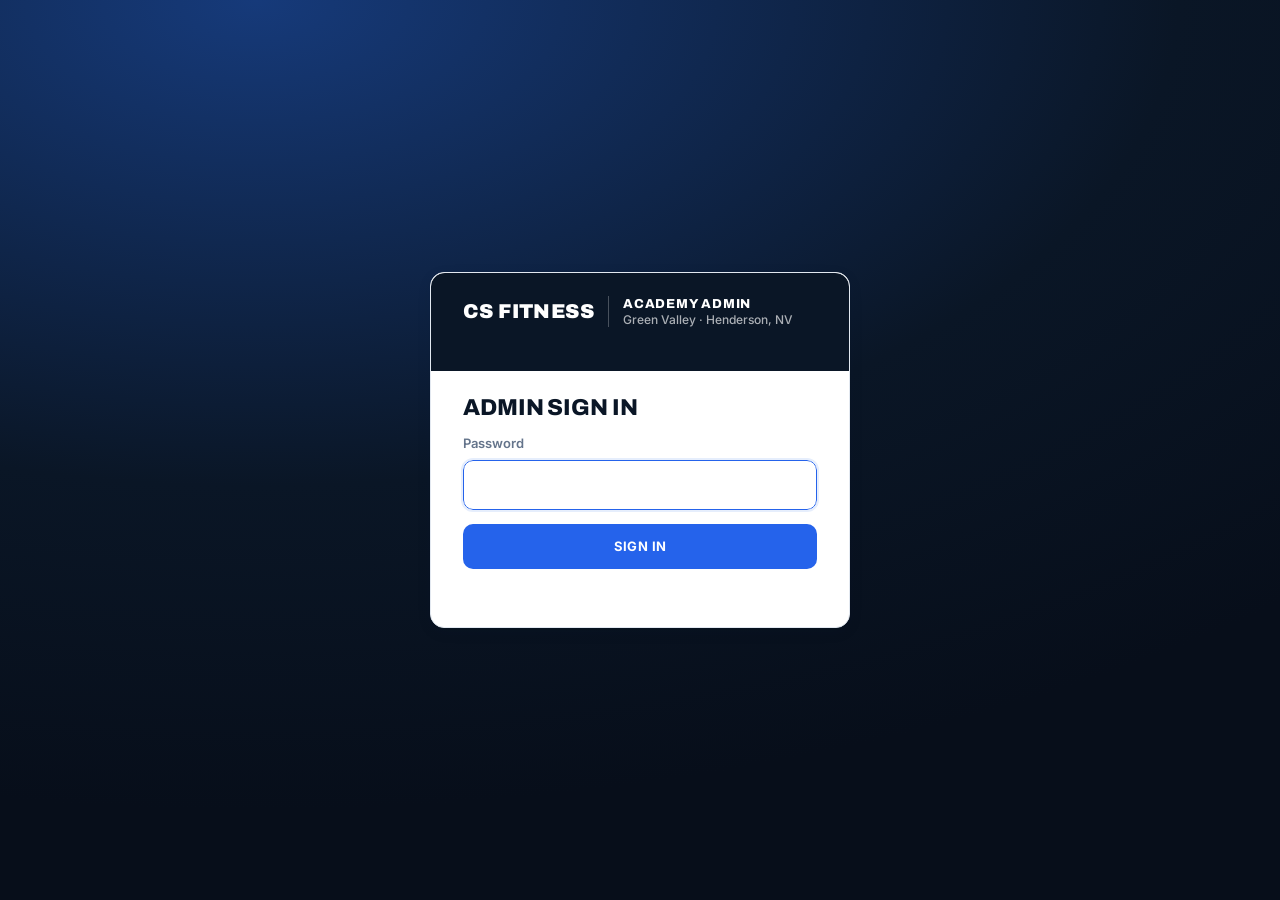
==== admin.html @ acadecd8 "CS FITNESS Coach Academy – first version Co-Authored-By: Claude Opus 5.5 <noreply@anthropic.com> Cla" ====
<!DOCTYPE html>
<html lang="en">
<head>
<meta charset="utf-8">
<meta name="viewport" content="width=device-width, initial-scale=1">
<meta name="robots" content="noindex">
<title>Admin · EMS Trainer Academy</title>
<link rel="preconnect" href="https://fonts.googleapis.com">
<link rel="stylesheet" href="https://fonts.googleapis.com/css2?family=Archivo:wght@700;800;900&family=Inter:wght@400;500;600;700&display=swap">
<link rel="stylesheet" href="style.css">
</head>
<body>
<div id="app"></div>
<script src="config.js"></script>
<script src="api.js"></script>
<script src="course.js"></script>
<script src="admin.js"></script>
</body>
</html>
---- style.css ----
:root{
  --blue:#2563eb; --blue-d:#1d4ed8; --blue-l:#e6eefc; --ink:#0a1626; --navy:#0a1626; --sky:#7cc4f8; --gold:#fbbc05; --muted:#64748b; --line:#e2e8f0;
  --bg:#f5f8fc; --card:#fff; --ok:#14935b; --ok-l:#e3f5ec; --warn:#c77a00; --warn-l:#fff4df; --bad:#c62f3a; --bad-l:#fde9ea;
  --silver:#c9ced8; --radius:14px; --shadow:0 1px 2px rgba(20,26,46,.06),0 4px 16px rgba(20,26,46,.06);
}
*{box-sizing:border-box}
html,body{margin:0;background:var(--bg);color:#334155;font:16px/1.6 Inter,system-ui,"Segoe UI",Arial,sans-serif}
h1,h2,h3{line-height:1.15;margin:0 0 .5em;color:var(--ink)}
h1,h2{font-family:Archivo,"Arial Black",Arial,sans-serif;text-transform:uppercase;font-weight:800}
h1{font-size:30px;letter-spacing:-.01em}h2{font-size:23px;letter-spacing:-.005em}h3{font-size:17px;font-weight:700}
p{margin:0 0 1em}
a{color:var(--blue)}
button{font:inherit;cursor:pointer}
.hidden{display:none!important}

/* top bar */
.topbar{position:sticky;top:0;z-index:10;background:rgba(10,22,38,.97);display:flex;align-items:center;gap:14px;padding:12px 24px;color:#fff}
.brand{display:flex;align-items:center;gap:14px}
.brand-logo{height:30px;width:auto;display:block}
.brand-text{font-family:Archivo,"Arial Black",sans-serif;font-weight:900;font-size:20px;color:#fff;letter-spacing:.02em}
.brand-sub{border-left:1px solid rgba(255,255,255,.25);padding-left:14px;font-family:Archivo,sans-serif;font-weight:800;text-transform:uppercase;font-size:13px;letter-spacing:.06em;color:#fff;line-height:1.25}
.brand-sub small{display:block;font-family:Inter,sans-serif;font-weight:500;text-transform:none;letter-spacing:0;color:rgba(255,255,255,.66);font-size:12px}
.topbar .spacer{flex:1}
.topbar .who{color:rgba(255,255,255,.72);font-size:14px}
.topbar .btn.ghost{background:transparent;color:#fff;border-color:rgba(255,255,255,.25)}
.topbar .btn.ghost:hover{border-color:rgba(255,255,255,.6)}
.login-brand{background:var(--navy);margin:-32px -32px 24px;padding:22px 32px;border-radius:14px 14px 0 0}

.wrap{max-width:1040px;margin:0 auto;padding:28px 24px 64px}

/* buttons */
.btn{display:inline-flex;align-items:center;justify-content:center;gap:8px;border:1px solid transparent;border-radius:10px;padding:11px 20px;font-weight:700;font-size:13px;text-transform:uppercase;letter-spacing:.03em;transition:.15s;background:var(--blue);color:#fff}
.btn:hover{background:var(--blue-d)}
.btn:disabled{opacity:.45;cursor:not-allowed}
.btn.ghost{background:#fff;color:var(--ink);border-color:var(--line)}
.btn.ghost:hover{border-color:#c5cad6}
.btn.danger{background:#fff;color:var(--bad);border-color:#f0c6ca}
.btn.ok{background:var(--ok)}
.btn.sm{padding:6px 12px;font-size:13px;border-radius:8px}
.btn.rec{background:var(--bad)}

/* cards */
.card{background:var(--card);border:1px solid var(--line);border-radius:var(--radius);box-shadow:var(--shadow);padding:22px}
.grid{display:grid;gap:16px}
.grid.cols{grid-template-columns:repeat(auto-fill,minmax(300px,1fr))}

/* login */
.login{min-height:100vh;display:grid;place-items:center;padding:24px;background:radial-gradient(120% 90% at 20% 0%,#163a7a 0%,#0a1626 60%,#070e1a 100%)}
.login .card{overflow:hidden}
.login .card{width:100%;max-width:420px;padding:32px}
.login .brand{margin-bottom:22px}
.field{display:block;margin-bottom:14px}
.field span{display:block;font-size:13px;font-weight:600;color:var(--muted);margin-bottom:6px}
input[type=text],input[type=password],input[type=number],textarea{width:100%;border:1px solid #cfd4df;border-radius:10px;padding:11px 13px;font:inherit;background:#fff;color:var(--ink)}
input:focus,textarea:focus{outline:2px solid var(--blue-l);border-color:var(--blue)}
.code-input{font-size:22px!important;letter-spacing:.12em;text-transform:uppercase;text-align:center;font-weight:700}
.err{color:var(--bad);font-size:14px;min-height:20px;margin:6px 0 0}
.fine{font-size:13px;color:var(--muted)}

/* dashboard */
.hero{display:flex;gap:24px;align-items:center;margin-bottom:24px}
.ring{--p:0;width:96px;height:96px;border-radius:50%;background:conic-gradient(var(--blue) calc(var(--p)*1%),#dfe4f2 0);display:grid;place-items:center;flex:none}
.ring b{width:76px;height:76px;border-radius:50%;background:var(--bg);display:grid;place-items:center;font-size:20px}
.mod{display:flex;flex-direction:column;gap:10px;cursor:pointer;transition:.15s;position:relative}
.mod:hover{transform:translateY(-2px);border-color:#c8d1ee}
.mod.locked{cursor:not-allowed;opacity:.55}.mod.locked:hover{transform:none;border-color:var(--line)}
.mod .ic{width:42px;height:42px;border-radius:11px;background:var(--blue-l);color:var(--blue);display:grid;place-items:center}
.mod h3{font-family:Archivo,sans-serif;text-transform:uppercase;font-weight:800;font-size:18px}
.mod .num{font-size:12px;font-weight:700;color:var(--muted);text-transform:uppercase;letter-spacing:.06em}
.mod p{color:var(--muted);font-size:14px;margin:0}
.bar{height:6px;border-radius:9px;background:#e6e9f1;overflow:hidden}
.bar i{display:block;height:100%;background:var(--blue);border-radius:9px;transition:width .4s}
.pill{display:inline-flex;align-items:center;gap:6px;font-size:12px;font-weight:700;padding:3px 9px;border-radius:99px;background:#eef0f5;color:var(--muted)}
.pill.ok{background:var(--ok-l);color:var(--ok)}.pill.warn{background:var(--warn-l);color:var(--warn)}.pill.bad{background:var(--bad-l);color:var(--bad)}.pill.blue{background:var(--blue-l);color:var(--blue)}

/* module layout */
.back{display:inline-flex;align-items:center;gap:6px;color:var(--muted);text-decoration:none;font-size:14px;font-weight:600;margin-bottom:16px;background:none;border:0;padding:0}
.back:hover{color:var(--ink)}
.layout{display:grid;grid-template-columns:260px 1fr;gap:24px;align-items:start}
.side{position:sticky;top:84px;padding:10px}
.side button{display:flex;width:100%;align-items:center;gap:10px;text-align:left;border:0;background:none;padding:10px 12px;border-radius:9px;font-size:14px;color:var(--ink)}
.side button:hover{background:#f1f3f8}
.side button.on{background:var(--blue-l);color:var(--blue);font-weight:600}
.side .dot{width:20px;height:20px;border-radius:50%;border:2px solid #c9cfdc;flex:none;display:grid;place-items:center}
.side .dot.done{background:var(--ok);border-color:var(--ok);color:#fff}
.lesson{font-size:16.5px}
.lesson ul{padding-left:20px;margin:0 0 1em}.lesson li{margin:.35em 0}
.note{background:var(--blue-l);border-left:4px solid var(--blue);padding:12px 16px;border-radius:8px;margin:1em 0;font-size:15px}
ul.checklist{list-style:none;padding:0}
ul.checklist li{padding:10px 12px 10px 40px;border:1px solid var(--line);border-radius:10px;margin:8px 0;position:relative;cursor:pointer;user-select:none;background:#fff}
ul.checklist li::before{content:"";position:absolute;left:12px;top:12px;width:18px;height:18px;border-radius:5px;border:2px solid #c3c9d6}
ul.checklist li.ticked{background:var(--ok-l);border-color:#bfe6d1}
ul.checklist li.ticked::before{background:var(--ok);border-color:var(--ok)}
ul.checklist li.ticked::after{content:"";position:absolute;left:18px;top:14px;width:5px;height:10px;border:solid #fff;border-width:0 2px 2px 0;transform:rotate(45deg)}
.actions{display:flex;gap:10px;justify-content:flex-end;margin-top:22px;flex-wrap:wrap}

/* quiz */
.q-opt{display:block;width:100%;text-align:left;border:1.5px solid var(--line);background:#fff;padding:13px 16px;border-radius:11px;margin:9px 0;font-size:15.5px;color:var(--ink)}
.q-opt:hover{border-color:#b9c3e3}
.q-opt.sel{border-color:var(--blue);background:var(--blue-l)}
.q-res{border:1px solid var(--line);border-radius:11px;padding:12px 14px;margin:10px 0}
.q-res.ok{border-color:#bfe6d1;background:var(--ok-l)}.q-res.bad{border-color:#f1c6ca;background:var(--bad-l)}
.score{font-size:44px;font-weight:800;letter-spacing:-.03em}

/* video player */
.player{border-radius:14px;overflow:hidden;background:#0a1626;color:#fff}
.stage{position:relative;aspect-ratio:16/9;background:radial-gradient(120% 120% at 30% 20%,#1d4ed8 0%,#0f2a5e 55%,#0a1626 100%)}
.stage svg{position:absolute;inset:0;width:100%;height:100%}
.stage video{position:absolute;inset:0;width:100%;height:100%;background:#000}
.caption{padding:14px 18px 6px;min-height:72px}
.caption b{display:block;font-size:13px;color:var(--sky);font-family:Archivo,sans-serif;text-transform:uppercase;letter-spacing:.08em;margin-bottom:2px}
.controls{display:flex;align-items:center;gap:12px;padding:8px 18px 16px}
.controls button{background:rgba(255,255,255,.12);color:#fff;border:0;border-radius:9px;width:40px;height:36px;display:grid;place-items:center}
.controls button:hover{background:rgba(255,255,255,.22)}
.track{flex:1;height:6px;background:rgba(255,255,255,.18);border-radius:9px;overflow:hidden}
.track i{display:block;height:100%;background:var(--sky);width:0}
.time{font-size:13px;color:#b9c4ea;font-variant-numeric:tabular-nums;min-width:84px;text-align:right}
.paused *{animation-play-state:paused!important}

/* answers */
.answer{margin-top:18px}
.memo{display:flex;align-items:center;gap:12px;flex-wrap:wrap;margin:10px 0}
.memo audio{height:36px}
.recdot{width:10px;height:10px;border-radius:50%;background:var(--bad);animation:blink 1s infinite}
@keyframes blink{50%{opacity:.2}}

/* done screen */
.donescreen{min-height:100vh;display:grid;place-items:center;padding:24px;text-align:center}
.donescreen .card{max-width:520px;padding:40px}
.badge{width:84px;height:84px;border-radius:50%;background:var(--ok-l);color:var(--ok);display:grid;place-items:center;margin:0 auto 18px}

/* admin */
table{width:100%;border-collapse:collapse;font-size:14px}
th{text-align:left;color:var(--muted);font-weight:600;font-size:12px;text-transform:uppercase;letter-spacing:.05em;padding:10px 12px;border-bottom:1px solid var(--line)}
td{padding:12px;border-bottom:1px solid var(--line);vertical-align:middle}
tr.click{cursor:pointer}tr.click:hover td{background:#f8f9fc}
.code{font-family:ui-monospace,SFMono-Regular,Menlo,monospace;font-weight:700;letter-spacing:.06em;background:#f1f3f8;padding:3px 8px;border-radius:6px}
.stats{display:grid;grid-template-columns:repeat(4,1fr);gap:14px;margin-bottom:20px}
.stat b{display:block;font-size:28px;letter-spacing:-.02em}
.stat span{color:var(--muted);font-size:13px}
.resp{border:1px solid var(--line);border-radius:12px;padding:16px;margin:12px 0;background:#fff}
.resp blockquote{margin:10px 0;padding:10px 14px;background:#f6f7fb;border-radius:8px;white-space:pre-wrap}
.kp{font-size:13px;color:var(--muted);padding-left:18px;margin:6px 0 10px}
.toast{position:fixed;bottom:22px;left:50%;transform:translateX(-50%);background:var(--ink);color:#fff;padding:11px 18px;border-radius:10px;font-size:14px;z-index:50;box-shadow:var(--shadow)}
.modal{position:fixed;inset:0;background:rgba(10,15,35,.45);display:grid;place-items:center;z-index:40;padding:20px}
.modal .card{max-width:440px;width:100%}

@media (max-width:780px){
  .brand-sub small{display:none}.brand-logo{height:24px}
  .layout{grid-template-columns:1fr}.side{position:static}
  .stats{grid-template-columns:repeat(2,1fr)}
  .hero{flex-direction:column;align-items:flex-start}
  .wrap{padding:20px 16px 48px}.topbar{padding:10px 16px}
  .hide-sm{display:none}
}
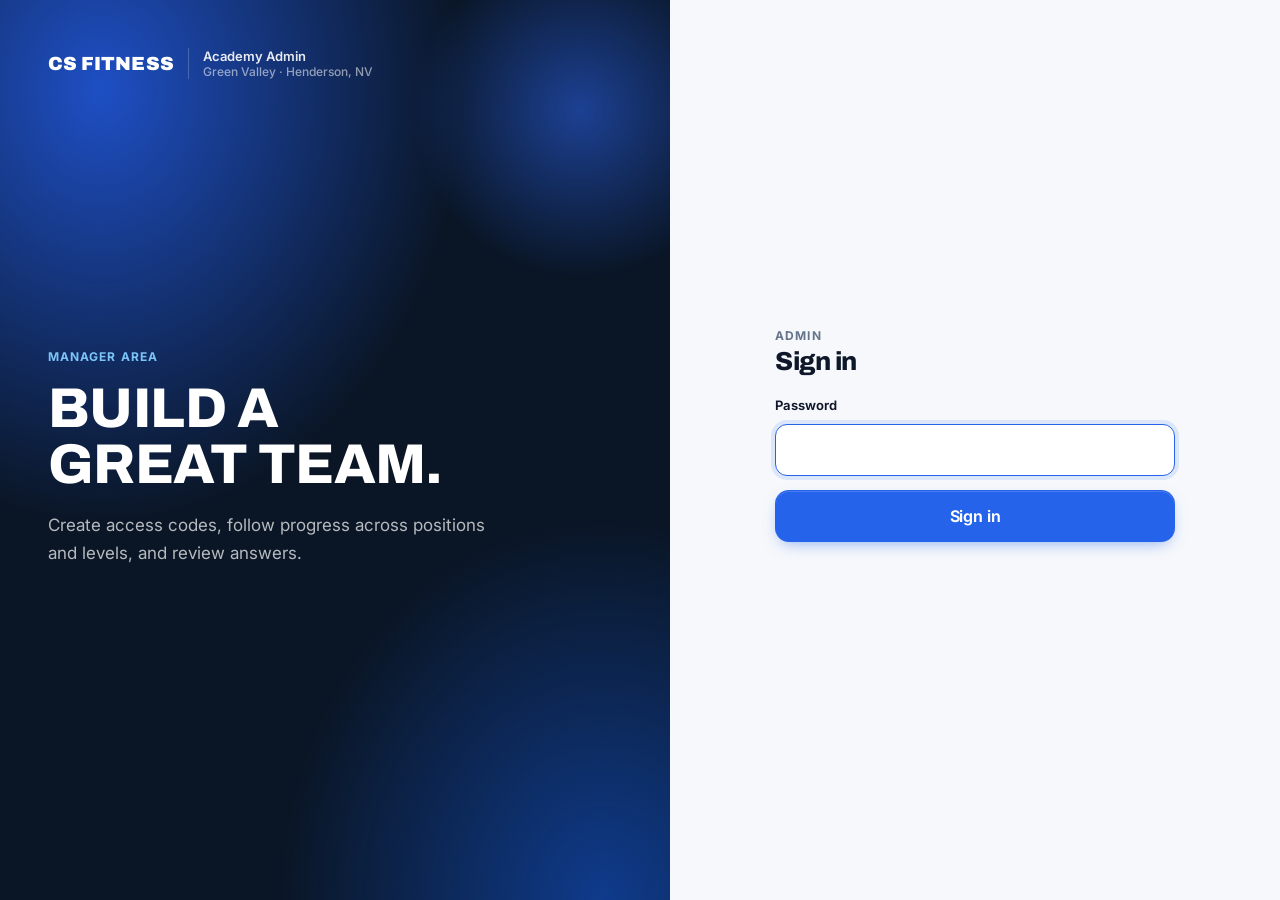
==== commit 5ba41aee: "Academy v2: positions, 3 levels, per-course codes, keyword grading, new design and animations Co-Aut" ====
--- a/admin.html
+++ b/admin.html
@@ -4,7 +4,7 @@
 <meta charset="utf-8">
 <meta name="viewport" content="width=device-width, initial-scale=1">
 <meta name="robots" content="noindex">
-<title>Admin · EMS Trainer Academy</title>
+<title>Admin · CS FITNESS Academy</title>
 <link rel="preconnect" href="https://fonts.googleapis.com">
 <link rel="stylesheet" href="https://fonts.googleapis.com/css2?family=Archivo:wght@700;800;900&family=Inter:wght@400;500;600;700&display=swap">
 <link rel="stylesheet" href="style.css">
@@ -13,7 +13,7 @@
 <div id="app"></div>
 <script src="config.js"></script>
 <script src="api.js"></script>
-<script src="course.js"></script>
+<script src="catalog.js"></script>
 <script src="admin.js"></script>
 </body>
 </html>
--- a/style.css
+++ b/style.css
@@ -1,155 +1,294 @@
+/* CS FITNESS Academy v2 – design system */
 :root{
-  --blue:#2563eb; --blue-d:#1d4ed8; --blue-l:#e6eefc; --ink:#0a1626; --navy:#0a1626; --sky:#7cc4f8; --gold:#fbbc05; --muted:#64748b; --line:#e2e8f0;
-  --bg:#f5f8fc; --card:#fff; --ok:#14935b; --ok-l:#e3f5ec; --warn:#c77a00; --warn-l:#fff4df; --bad:#c62f3a; --bad-l:#fde9ea;
-  --silver:#c9ced8; --radius:14px; --shadow:0 1px 2px rgba(20,26,46,.06),0 4px 16px rgba(20,26,46,.06);
+  --navy:#0a1626; --navy-2:#13213a; --ink:#0f172a; --text:#334155; --muted:#64748b; --faint:#94a3b8;
+  --line:#e7ecf3; --line-2:#d9e1ec; --bg:#f6f8fb; --card:#fff;
+  --blue:#2563eb; --blue-2:#1d4ed8; --blue-soft:#eef3ff; --sky:#7cc4f8; --gold:#fbbc05; --gold-soft:#fff6db;
+  --ok:#0f9d63; --ok-soft:#e7f7ef; --warn:#b76e00; --warn-soft:#fff3dc; --bad:#d23a46; --bad-soft:#fdecee;
+  --r:16px; --r-sm:10px;
+  --sh-1:0 1px 2px rgba(15,23,42,.05),0 1px 1px rgba(15,23,42,.03);
+  --sh-2:0 2px 4px rgba(15,23,42,.04),0 12px 32px -12px rgba(15,23,42,.14);
+  --sh-3:0 24px 60px -20px rgba(10,22,38,.35);
+  --ease:cubic-bezier(.2,.8,.2,1);
+  --display:Archivo,"Arial Black",Inter,sans-serif;
 }
 *{box-sizing:border-box}
-html,body{margin:0;background:var(--bg);color:#334155;font:16px/1.6 Inter,system-ui,"Segoe UI",Arial,sans-serif}
-h1,h2,h3{line-height:1.15;margin:0 0 .5em;color:var(--ink)}
-h1,h2{font-family:Archivo,"Arial Black",Arial,sans-serif;text-transform:uppercase;font-weight:800}
-h1{font-size:30px;letter-spacing:-.01em}h2{font-size:23px;letter-spacing:-.005em}h3{font-size:17px;font-weight:700}
+html{-webkit-text-size-adjust:100%}
+html,body{margin:0;background:var(--bg);color:var(--text);font:16px/1.65 Inter,system-ui,-apple-system,"Segoe UI",Arial,sans-serif;-webkit-font-smoothing:antialiased}
+h1,h2,h3,h4{color:var(--ink);line-height:1.2;margin:0 0 .45em;letter-spacing:-.02em}
+h1{font-family:var(--display);font-weight:800;font-size:clamp(26px,3.4vw,36px)}
+h2{font-family:var(--display);font-weight:800;font-size:clamp(21px,2.4vw,26px)}
+h3{font-size:17px;font-weight:700;letter-spacing:-.01em}
 p{margin:0 0 1em}
 a{color:var(--blue)}
-button{font:inherit;cursor:pointer}
+button{font:inherit;cursor:pointer;color:inherit}
 .hidden{display:none!important}
-
-/* top bar */
-.topbar{position:sticky;top:0;z-index:10;background:rgba(10,22,38,.97);display:flex;align-items:center;gap:14px;padding:12px 24px;color:#fff}
-.brand{display:flex;align-items:center;gap:14px}
-.brand-logo{height:30px;width:auto;display:block}
-.brand-text{font-family:Archivo,"Arial Black",sans-serif;font-weight:900;font-size:20px;color:#fff;letter-spacing:.02em}
-.brand-sub{border-left:1px solid rgba(255,255,255,.25);padding-left:14px;font-family:Archivo,sans-serif;font-weight:800;text-transform:uppercase;font-size:13px;letter-spacing:.06em;color:#fff;line-height:1.25}
-.brand-sub small{display:block;font-family:Inter,sans-serif;font-weight:500;text-transform:none;letter-spacing:0;color:rgba(255,255,255,.66);font-size:12px}
-.topbar .spacer{flex:1}
-.topbar .who{color:rgba(255,255,255,.72);font-size:14px}
-.topbar .btn.ghost{background:transparent;color:#fff;border-color:rgba(255,255,255,.25)}
-.topbar .btn.ghost:hover{border-color:rgba(255,255,255,.6)}
-.login-brand{background:var(--navy);margin:-32px -32px 24px;padding:22px 32px;border-radius:14px 14px 0 0}
-
-.wrap{max-width:1040px;margin:0 auto;padding:28px 24px 64px}
-
-/* buttons */
-.btn{display:inline-flex;align-items:center;justify-content:center;gap:8px;border:1px solid transparent;border-radius:10px;padding:11px 20px;font-weight:700;font-size:13px;text-transform:uppercase;letter-spacing:.03em;transition:.15s;background:var(--blue);color:#fff}
-.btn:hover{background:var(--blue-d)}
-.btn:disabled{opacity:.45;cursor:not-allowed}
-.btn.ghost{background:#fff;color:var(--ink);border-color:var(--line)}
-.btn.ghost:hover{border-color:#c5cad6}
-.btn.danger{background:#fff;color:var(--bad);border-color:#f0c6ca}
-.btn.ok{background:var(--ok)}
-.btn.sm{padding:6px 12px;font-size:13px;border-radius:8px}
-.btn.rec{background:var(--bad)}
-
-/* cards */
-.card{background:var(--card);border:1px solid var(--line);border-radius:var(--radius);box-shadow:var(--shadow);padding:22px}
+.eyebrow{font-size:12px;font-weight:700;letter-spacing:.09em;text-transform:uppercase;color:var(--muted)}
+.muted{color:var(--muted)} .small{font-size:14px} .tiny{font-size:12.5px}
+.row{display:flex;align-items:center;gap:12px}.row.wrap{flex-wrap:wrap}.spacer{flex:1}
+.stack>*+*{margin-top:12px}
+
+/* ---------- buttons ---------- */
+.btn{display:inline-flex;align-items:center;justify-content:center;gap:8px;height:44px;padding:0 18px;border-radius:12px;border:1px solid transparent;background:var(--blue);color:#fff;font-weight:650;font-size:15px;letter-spacing:-.005em;transition:background .2s,transform .15s var(--ease),box-shadow .2s,border-color .2s;box-shadow:0 1px 0 rgba(255,255,255,.15) inset,0 6px 16px -6px rgba(37,99,235,.55);white-space:nowrap}
+.btn:hover{background:var(--blue-2)}
+.btn:active{transform:scale(.98)}
+.btn:disabled{opacity:.45;cursor:not-allowed;box-shadow:none}
+.btn.ghost{background:#fff;color:var(--ink);border-color:var(--line-2);box-shadow:var(--sh-1)}
+.btn.ghost:hover{border-color:#c4cfdf;background:#fbfcfe}
+.btn.soft{background:var(--blue-soft);color:var(--blue);box-shadow:none}
+.btn.soft:hover{background:#e2eaff}
+.btn.ok{background:var(--ok);box-shadow:0 6px 16px -6px rgba(15,157,99,.5)}
+.btn.danger{background:#fff;color:var(--bad);border-color:#f3c8cc;box-shadow:none}
+.btn.danger:hover{background:var(--bad-soft)}
+.btn.rec{background:var(--bad);box-shadow:none}
+.btn.sm{height:34px;padding:0 12px;font-size:13.5px;border-radius:9px}
+.btn.lg{height:52px;padding:0 24px;font-size:16px;border-radius:14px}
+.btn.block{width:100%}
+.icon-btn{width:38px;height:38px;border-radius:10px;border:1px solid var(--line-2);background:#fff;display:grid;place-items:center;color:var(--muted)}
+.icon-btn:hover{color:var(--ink);border-color:#c4cfdf}
+
+/* ---------- surfaces ---------- */
+.card{background:var(--card);border:1px solid var(--line);border-radius:var(--r);box-shadow:var(--sh-2);padding:24px}
+.card.flat{box-shadow:none}
+.card.pad-lg{padding:clamp(22px,4vw,40px)}
+.pill{display:inline-flex;align-items:center;gap:6px;height:24px;padding:0 10px;border-radius:99px;font-size:12px;font-weight:650;background:#eef2f7;color:var(--muted);white-space:nowrap}
+.pill.blue{background:var(--blue-soft);color:var(--blue)}.pill.ok{background:var(--ok-soft);color:var(--ok)}.pill.warn{background:var(--warn-soft);color:var(--warn)}.pill.bad{background:var(--bad-soft);color:var(--bad)}.pill.gold{background:var(--gold-soft);color:#8a6100}.pill.dark{background:rgba(255,255,255,.12);color:#fff}
+.bar{height:6px;border-radius:9px;background:#e9eef5;overflow:hidden}
+.bar>i{display:block;height:100%;border-radius:9px;background:linear-gradient(90deg,var(--blue),#5b9bff);transition:width .6s var(--ease)}
+.bar.ok>i{background:linear-gradient(90deg,var(--ok),#3cc58b)}
+.divider{height:1px;background:var(--line);margin:20px 0}
+
+/* ---------- header ---------- */
+.header{position:sticky;top:0;z-index:30;height:64px;display:flex;align-items:center;gap:16px;padding:0 clamp(16px,3vw,28px);background:rgba(10,22,38,.92);backdrop-filter:saturate(1.4) blur(14px);-webkit-backdrop-filter:saturate(1.4) blur(14px);color:#fff}
+.brand{display:flex;align-items:center;gap:14px;min-width:0}
+.brand-logo{height:26px;width:auto;display:block}
+.brand-text{font-family:var(--display);font-weight:900;font-size:19px;color:#fff;letter-spacing:.01em}
+.brand-sub{border-left:1px solid rgba(255,255,255,.2);padding-left:14px;font-size:13px;font-weight:600;color:rgba(255,255,255,.9);line-height:1.25;white-space:nowrap}
+.brand-sub small{display:block;font-weight:500;color:rgba(255,255,255,.55);font-size:12px}
+.header .who{display:flex;align-items:center;gap:10px;font-size:14px;color:rgba(255,255,255,.75)}
+.avatar{width:34px;height:34px;border-radius:50%;display:grid;place-items:center;font-weight:700;font-size:13px;background:linear-gradient(135deg,#4f8bff,#2563eb);color:#fff;flex:none}
+.avatar.lg{width:52px;height:52px;font-size:18px}
+.header .btn.ghost{background:transparent;color:#fff;border-color:rgba(255,255,255,.2);box-shadow:none}
+.header .btn.ghost:hover{border-color:rgba(255,255,255,.5);background:rgba(255,255,255,.05)}
+.tabs{display:flex;gap:4px;margin-left:12px}
+.tab{height:36px;padding:0 14px;border-radius:9px;border:0;background:transparent;color:rgba(255,255,255,.65);font-weight:600;font-size:14px}
+.tab:hover{color:#fff;background:rgba(255,255,255,.06)}.tab.on{color:#fff;background:rgba(255,255,255,.12)}
+
+/* ---------- layout ---------- */
+.page{max-width:1120px;margin:0 auto;padding:clamp(20px,4vw,40px) clamp(16px,3vw,28px) 80px}
+.shell{display:grid;grid-template-columns:290px minmax(0,1fr);gap:28px;max-width:1240px;margin:0 auto;padding:28px clamp(16px,3vw,28px) 80px;align-items:start}
+.reading{max-width:760px}
 .grid{display:grid;gap:16px}
-.grid.cols{grid-template-columns:repeat(auto-fill,minmax(300px,1fr))}
-
-/* login */
-.login{min-height:100vh;display:grid;place-items:center;padding:24px;background:radial-gradient(120% 90% at 20% 0%,#163a7a 0%,#0a1626 60%,#070e1a 100%)}
-.login .card{overflow:hidden}
-.login .card{width:100%;max-width:420px;padding:32px}
-.login .brand{margin-bottom:22px}
-.field{display:block;margin-bottom:14px}
-.field span{display:block;font-size:13px;font-weight:600;color:var(--muted);margin-bottom:6px}
-input[type=text],input[type=password],input[type=number],textarea{width:100%;border:1px solid #cfd4df;border-radius:10px;padding:11px 13px;font:inherit;background:#fff;color:var(--ink)}
-input:focus,textarea:focus{outline:2px solid var(--blue-l);border-color:var(--blue)}
-.code-input{font-size:22px!important;letter-spacing:.12em;text-transform:uppercase;text-align:center;font-weight:700}
-.err{color:var(--bad);font-size:14px;min-height:20px;margin:6px 0 0}
-.fine{font-size:13px;color:var(--muted)}
-
-/* dashboard */
-.hero{display:flex;gap:24px;align-items:center;margin-bottom:24px}
-.ring{--p:0;width:96px;height:96px;border-radius:50%;background:conic-gradient(var(--blue) calc(var(--p)*1%),#dfe4f2 0);display:grid;place-items:center;flex:none}
-.ring b{width:76px;height:76px;border-radius:50%;background:var(--bg);display:grid;place-items:center;font-size:20px}
-.mod{display:flex;flex-direction:column;gap:10px;cursor:pointer;transition:.15s;position:relative}
-.mod:hover{transform:translateY(-2px);border-color:#c8d1ee}
-.mod.locked{cursor:not-allowed;opacity:.55}.mod.locked:hover{transform:none;border-color:var(--line)}
-.mod .ic{width:42px;height:42px;border-radius:11px;background:var(--blue-l);color:var(--blue);display:grid;place-items:center}
-.mod h3{font-family:Archivo,sans-serif;text-transform:uppercase;font-weight:800;font-size:18px}
-.mod .num{font-size:12px;font-weight:700;color:var(--muted);text-transform:uppercase;letter-spacing:.06em}
-.mod p{color:var(--muted);font-size:14px;margin:0}
-.bar{height:6px;border-radius:9px;background:#e6e9f1;overflow:hidden}
-.bar i{display:block;height:100%;background:var(--blue);border-radius:9px;transition:width .4s}
-.pill{display:inline-flex;align-items:center;gap:6px;font-size:12px;font-weight:700;padding:3px 9px;border-radius:99px;background:#eef0f5;color:var(--muted)}
-.pill.ok{background:var(--ok-l);color:var(--ok)}.pill.warn{background:var(--warn-l);color:var(--warn)}.pill.bad{background:var(--bad-l);color:var(--bad)}.pill.blue{background:var(--blue-l);color:var(--blue)}
-
-/* module layout */
-.back{display:inline-flex;align-items:center;gap:6px;color:var(--muted);text-decoration:none;font-size:14px;font-weight:600;margin-bottom:16px;background:none;border:0;padding:0}
+.grid.c2{grid-template-columns:repeat(auto-fill,minmax(320px,1fr))}
+.grid.c3{grid-template-columns:repeat(auto-fill,minmax(260px,1fr))}
+
+/* ---------- login ---------- */
+.auth{min-height:100vh;display:grid;grid-template-columns:1.1fr 1fr;background:var(--navy)}
+.auth-art{position:relative;overflow:hidden;padding:48px;display:flex;flex-direction:column;justify-content:space-between;color:#fff;background:radial-gradient(90% 80% at 15% 10%,#1e4fc4 0%,rgba(30,79,196,0) 60%),radial-gradient(80% 70% at 90% 100%,#0f3b8c 0%,rgba(15,59,140,0) 60%),var(--navy)}
+.auth-art h1{color:#fff;font-size:clamp(34px,4.4vw,56px);text-transform:uppercase;line-height:1;letter-spacing:-.01em;margin:0}
+.auth-art p{color:rgba(255,255,255,.7);max-width:440px;font-size:17px}
+.auth-art .orb{position:absolute;border-radius:50%;filter:blur(2px);opacity:.5;animation:orb 12s ease-in-out infinite}
+@keyframes orb{50%{transform:translate(20px,-30px) scale(1.06)}}
+.auth-form{background:var(--bg);display:grid;place-items:center;padding:32px}
+.auth-card{width:100%;max-width:400px}
+.auth-card h2{margin-bottom:6px}
+.field{display:block;margin:18px 0 14px}
+.field>span{display:block;font-size:13px;font-weight:650;color:var(--ink);margin-bottom:7px}
+input[type=text],input[type=password],input[type=number],input[type=search],select,textarea{width:100%;border:1px solid var(--line-2);border-radius:12px;padding:12px 14px;font:inherit;background:#fff;color:var(--ink);transition:border-color .2s,box-shadow .2s}
+input:focus,textarea:focus,select:focus{outline:0;border-color:var(--blue);box-shadow:0 0 0 4px rgba(37,99,235,.12)}
+textarea{resize:vertical;line-height:1.55}
+.code-input{font-size:24px!important;letter-spacing:.14em;text-transform:uppercase;text-align:center;font-weight:700;height:60px}
+.err{color:var(--bad);font-size:14px;min-height:22px;margin:10px 0 0}
+
+/* ---------- course sidebar ---------- */
+.side{position:sticky;top:88px;max-height:calc(100vh - 110px);overflow:auto;padding:18px}
+.side-head{padding:6px 8px 16px;border-bottom:1px solid var(--line);margin-bottom:10px}
+.side-mod{margin:14px 0 6px;padding:0 8px;display:flex;align-items:center;gap:8px}
+.side-item{display:flex;width:100%;align-items:center;gap:11px;text-align:left;border:0;background:none;padding:9px 10px;border-radius:10px;font-size:14px;color:var(--text);line-height:1.35}
+.side-item:hover{background:#f3f6fa;color:var(--ink)}
+.side-item.on{background:var(--blue-soft);color:var(--blue);font-weight:650}
+.side-item.locked{opacity:.5}
+.dot{width:20px;height:20px;border-radius:50%;border:2px solid #cfd8e5;flex:none;display:grid;place-items:center;color:#fff;transition:.3s}
+.dot.done{background:var(--ok);border-color:var(--ok)}
+.dot.cur{border-color:var(--blue);box-shadow:0 0 0 3px rgba(37,99,235,.15)}
+
+/* ---------- course home ---------- */
+.hero{position:relative;overflow:hidden;border-radius:22px;padding:clamp(24px,4vw,40px);color:#fff;background:radial-gradient(80% 120% at 100% 0%,#2a5bd7 0%,rgba(42,91,215,0) 60%),linear-gradient(135deg,#0d1d36,#0a1626);box-shadow:var(--sh-3)}
+.hero h1{color:#fff;margin:8px 0 10px}
+.hero p{color:rgba(255,255,255,.72);max-width:560px}
+.hero .meta{display:flex;gap:10px;flex-wrap:wrap}
+.hero-grid{display:grid;grid-template-columns:1fr auto;gap:28px;align-items:center}
+.ring{--p:0;--s:116px;width:var(--s);height:var(--s);border-radius:50%;display:grid;place-items:center;background:conic-gradient(var(--sky) calc(var(--p)*1%),rgba(255,255,255,.12) 0);flex:none;transition:--p 1s}
+.ring b{width:calc(var(--s) - 18px);height:calc(var(--s) - 18px);border-radius:50%;display:grid;place-items:center;background:#0e1c33;font-size:24px;font-weight:800;color:#fff;font-family:var(--display)}
+.ring.light{background:conic-gradient(var(--blue) calc(var(--p)*1%),#e6ecf5 0)}
+.ring.light b{background:#fff;color:var(--ink)}
+.ring.ok{background:conic-gradient(var(--ok) calc(var(--p)*1%),#e6ecf5 0)}
+.ring.warn{background:conic-gradient(var(--gold) calc(var(--p)*1%),#e6ecf5 0)}
+.ring.ok b,.ring.warn b{background:#fff;color:var(--ink)}
+.path{display:flex;align-items:center;gap:0;margin:26px 0 4px}
+.path-step{display:flex;align-items:center;gap:10px;font-size:13px;font-weight:650;color:rgba(255,255,255,.55)}
+.path-step .num{width:30px;height:30px;border-radius:50%;display:grid;place-items:center;border:2px solid rgba(255,255,255,.25);font-size:13px}
+.path-step.done{color:#fff}.path-step.done .num{background:var(--ok);border-color:var(--ok)}
+.path-step.cur{color:#fff}.path-step.cur .num{background:#fff;color:var(--navy);border-color:#fff;box-shadow:0 0 0 5px rgba(255,255,255,.15)}
+.path-line{flex:1;min-width:24px;height:2px;background:rgba(255,255,255,.18);margin:0 12px}
+.path-line.done{background:var(--ok)}
+.path.light .path-step{color:var(--faint)}.path.light .path-step .num{border-color:#d4dce8}
+.path.light .path-step.done,.path.light .path-step.cur{color:var(--ink)}
+.path.light .path-step.cur .num{background:var(--blue);color:#fff;border-color:var(--blue);box-shadow:0 0 0 5px rgba(37,99,235,.12)}
+.path.light .path-line{background:#e2e8f0}.path.light .path-line.done{background:var(--ok)}
+.mod-card{display:flex;gap:18px;align-items:center;padding:20px;cursor:pointer;transition:transform .25s var(--ease),box-shadow .25s,border-color .25s}
+.mod-card:hover{transform:translateY(-2px);box-shadow:0 18px 40px -18px rgba(15,23,42,.25);border-color:#d5def0}
+.mod-card.locked{cursor:not-allowed;opacity:.55}.mod-card.locked:hover{transform:none;box-shadow:var(--sh-2)}
+.mod-ic{width:52px;height:52px;border-radius:14px;display:grid;place-items:center;background:var(--blue-soft);color:var(--blue);flex:none}
+.mod-card.done .mod-ic{background:var(--ok-soft);color:var(--ok)}
+.mod-card h3{margin:2px 0 4px}
+.mod-card p{margin:0;font-size:14px;color:var(--muted)}
+
+/* ---------- lesson ---------- */
+.lesson-head{margin-bottom:22px}
+.lesson{font-size:17px;line-height:1.75;color:#2b3648}
+.lesson strong{color:var(--ink)}
+.lesson ul,.lesson ol{padding-left:22px;margin:0 0 1.1em}
+.lesson li{margin:.4em 0}
+.lesson li::marker{color:var(--blue)}
+.note,.takeaway{position:relative;padding:16px 18px 16px 52px;border-radius:14px;margin:1.3em 0;font-size:15.5px;line-height:1.6}
+.note{background:var(--blue-soft);color:#1e3a8a}
+.takeaway{background:var(--gold-soft);color:#5c4300}
+.note::before,.takeaway::before{content:"";position:absolute;left:18px;top:18px;width:20px;height:20px;border-radius:6px;background:var(--blue);-webkit-mask:var(--m) center/contain no-repeat;mask:var(--m) center/contain no-repeat}
+.note::before{--m:url('data:image/svg+xml;utf8,<svg xmlns="http://www.w3.org/2000/svg" viewBox="0 0 24 24"><path d="M12 2a10 10 0 1 0 0 20 10 10 0 0 0 0-20zm1 15h-2v-6h2zm0-8h-2V7h2z"/></svg>')}
+.takeaway::before{background:#d39300;--m:url('data:image/svg+xml;utf8,<svg xmlns="http://www.w3.org/2000/svg" viewBox="0 0 24 24"><path d="M12 2l2.9 6.6 7.1.6-5.4 4.7 1.6 7L12 17.3 5.8 20.9l1.6-7L2 9.2l7.1-.6z"/></svg>')}
+.script{border-left:3px solid var(--blue);background:#f8faff;padding:14px 18px;border-radius:0 12px 12px 0;font-style:italic;color:#24324a;margin:1.2em 0}
+ol.steps{list-style:none;padding:0;counter-reset:s}
+ol.steps li{counter-increment:s;position:relative;padding:12px 14px 12px 56px;background:#fff;border:1px solid var(--line);border-radius:14px;margin:10px 0}
+ol.steps li::before{content:counter(s);position:absolute;left:14px;top:12px;width:28px;height:28px;border-radius:50%;background:var(--blue);color:#fff;font-weight:700;font-size:14px;display:grid;place-items:center}
+ul.checklist{list-style:none;padding:0}
+ul.checklist li{padding:12px 14px 12px 50px;border:1px solid var(--line);border-radius:14px;margin:9px 0;position:relative;cursor:pointer;user-select:none;background:#fff;transition:background .25s,border-color .25s}
+ul.checklist li::before{content:"";position:absolute;left:14px;top:13px;width:22px;height:22px;border-radius:7px;border:2px solid #c6d0de;transition:.25s}
+ul.checklist li.ticked{background:var(--ok-soft);border-color:#c7ead9}
+ul.checklist li.ticked::before{background:var(--ok);border-color:var(--ok)}
+ul.checklist li.ticked::after{content:"";position:absolute;left:22px;top:17px;width:6px;height:11px;border:solid #fff;border-width:0 2.5px 2.5px 0;transform:rotate(45deg)}
+.pager{display:flex;gap:10px;justify-content:space-between;align-items:center;margin-top:30px;padding-top:22px;border-top:1px solid var(--line)}
+
+/* ---------- quiz ---------- */
+.q-wrap{animation:qin .45s var(--ease)}
+@keyframes qin{from{opacity:0;transform:translateY(10px)}}
+.q-text{font-size:21px;font-weight:700;color:var(--ink);letter-spacing:-.015em;line-height:1.35;margin:6px 0 20px}
+.q-opt{display:flex;gap:14px;align-items:center;width:100%;text-align:left;border:1.5px solid var(--line-2);background:#fff;padding:14px 16px;border-radius:14px;margin:10px 0;font-size:16px;color:var(--ink);transition:border-color .2s,background .2s,transform .15s var(--ease)}
+.q-opt:hover{border-color:#b9c7e3;background:#fbfcff}
+.q-opt:active{transform:scale(.995)}
+.q-opt .key{width:30px;height:30px;border-radius:9px;background:#eef2f7;display:grid;place-items:center;font-weight:700;font-size:13px;color:var(--muted);flex:none;transition:.2s}
+.q-opt.sel{border-color:var(--blue);background:var(--blue-soft)}
+.q-opt.sel .key{background:var(--blue);color:#fff}
+.q-res{border:1px solid var(--line);border-radius:14px;padding:14px 16px;margin:10px 0;background:#fff}
+.q-res.ok{border-color:#c7ead9;background:#f6fcf9}.q-res.bad{border-color:#f3cfd3;background:#fff8f8}
+.score-big{font-family:var(--display);font-size:56px;font-weight:800;letter-spacing:-.03em;line-height:1}
+
+/* ---------- player ---------- */
+.player{border-radius:20px;overflow:hidden;background:var(--navy);color:#fff;box-shadow:var(--sh-3)}
+.stage{position:relative;aspect-ratio:16/9;background:radial-gradient(100% 120% at 20% 0%,#163a85 0%,#0d1f45 45%,#0a1626 100%);overflow:hidden}
+.stage .layer{position:absolute;inset:0;transition:opacity .6s ease,transform .8s var(--ease)}
+.stage .layer.out{opacity:0;transform:scale(1.03)}
+.stage .layer.pre{opacity:0;transform:scale(.98)}
+.stage svg{width:100%;height:100%;display:block}
+.stage video{position:absolute;inset:0;width:100%;height:100%;background:#000}
+.stage .big-play{position:absolute;inset:0;display:grid;place-items:center;background:rgba(10,22,38,.35);border:0;color:#fff;transition:opacity .3s}
+.stage .big-play span{width:76px;height:76px;border-radius:50%;background:rgba(255,255,255,.95);color:var(--navy);display:grid;place-items:center;box-shadow:0 10px 40px rgba(0,0,0,.4);transition:transform .2s var(--ease)}
+.stage .big-play:hover span{transform:scale(1.06)}
+.subtitle{background:#0a1626;padding:6px 18px 2px;min-height:58px;font-size:clamp(14px,1.8vw,16.5px);line-height:1.5;color:#e6eeff;opacity:0;transform:translateY(4px);transition:opacity .4s,transform .4s var(--ease)}
+.subtitle.show{opacity:1;transform:none}
+.controls{display:flex;align-items:center;gap:10px;padding:12px 16px 14px;background:#0a1626}
+.controls button{background:rgba(255,255,255,.08);color:#fff;border:0;border-radius:10px;height:36px;min-width:38px;padding:0 10px;display:inline-flex;align-items:center;gap:6px;font-size:13px;font-weight:600}
+.controls button:hover{background:rgba(255,255,255,.16)}
+.controls button.on{background:rgba(124,196,248,.2);color:var(--sky)}
+.chapters{flex:1;display:flex;gap:4px;align-items:center}
+.chap{flex:1;height:6px;border-radius:9px;background:rgba(255,255,255,.14);overflow:hidden;cursor:pointer;position:relative}
+.chap i{display:block;height:100%;width:0;background:var(--sky)}
+.chap.locked{cursor:not-allowed}
+.time{font-size:12.5px;color:#9fb1d6;font-variant-numeric:tabular-nums;min-width:78px;text-align:right}
+.scene-title{padding:14px 18px 4px;font-size:12px;font-weight:700;letter-spacing:.09em;text-transform:uppercase;color:var(--sky);background:#0a1626}
+
+/* ---------- answers ---------- */
+.answer-card textarea{min-height:150px}
+.memo{display:flex;align-items:center;gap:12px;flex-wrap:wrap;margin:12px 0}
+.memo audio{height:36px;max-width:100%}
+.recdot{width:9px;height:9px;border-radius:50%;background:#fff;animation:blink 1s infinite}
+@keyframes blink{50%{opacity:.25}}
+.feedback{border-radius:16px;padding:18px;margin-top:16px;border:1px solid var(--line);background:#fbfcfe;animation:qin .5s var(--ease)}
+.feedback.ok{background:#f5fcf8;border-color:#cdebdc}.feedback.low{background:#fffaf0;border-color:#f2e0b8}
+.fb-head{display:flex;gap:16px;align-items:center;margin-bottom:12px}
+.fb-points{list-style:none;padding:0;margin:0}
+.fb-points li{display:flex;gap:10px;align-items:flex-start;padding:7px 0;font-size:14.5px;border-top:1px dashed var(--line)}
+.fb-points li:first-child{border-top:0}
+.fb-points .ck{width:20px;height:20px;border-radius:50%;flex:none;display:grid;place-items:center;margin-top:1px;font-size:12px;font-weight:800}
+.fb-points .hit .ck{background:var(--ok);color:#fff}
+.fb-points .miss .ck{background:#eef2f7;color:var(--faint)}
+.fb-points .miss{color:var(--muted)}
+
+/* ---------- done ---------- */
+.done-wrap{min-height:100vh;display:grid;place-items:center;padding:24px;background:radial-gradient(70% 60% at 50% 0%,#1e4fc4 0%,rgba(30,79,196,0) 60%),var(--navy);position:relative;overflow:hidden}
+.done-card{max-width:560px;text-align:center;position:relative;z-index:2}
+.badge{width:120px;height:120px;margin:0 auto 22px;border-radius:32px;display:grid;place-items:center;background:linear-gradient(135deg,#ffd76a,#f5a300);color:#4a3500;box-shadow:0 20px 50px -10px rgba(245,163,0,.6);animation:badge .9s cubic-bezier(.2,1.5,.4,1)}
+@keyframes badge{from{transform:scale(.3) rotate(-20deg);opacity:0}}
+#confetti{position:absolute;inset:0;z-index:1;pointer-events:none}
+
+/* ---------- admin ---------- */
+.stats{display:grid;grid-template-columns:repeat(4,1fr);gap:14px;margin:22px 0}
+.stat{padding:18px 20px}
+.stat b{display:block;font-family:var(--display);font-size:30px;font-weight:800;color:var(--ink);letter-spacing:-.02em}
+.stat span{font-size:13px;color:var(--muted);font-weight:600}
+.toolbar{display:flex;gap:10px;align-items:center;flex-wrap:wrap;margin-bottom:14px}
+.toolbar input[type=search]{max-width:280px;height:40px;padding:8px 12px}
+.seg{display:inline-flex;background:#eef2f7;border-radius:11px;padding:3px}
+.seg button{border:0;background:transparent;height:34px;padding:0 12px;border-radius:9px;font-size:13.5px;font-weight:600;color:var(--muted)}
+.seg button.on{background:#fff;color:var(--ink);box-shadow:var(--sh-1)}
+table{width:100%;border-collapse:collapse;font-size:14.5px}
+th{text-align:left;color:var(--muted);font-weight:650;font-size:12px;text-transform:uppercase;letter-spacing:.06em;padding:12px 16px;border-bottom:1px solid var(--line);background:#fbfcfe}
+td{padding:14px 16px;border-bottom:1px solid var(--line);vertical-align:middle}
+tr:last-child td{border-bottom:0}
+tr.click{cursor:pointer;transition:background .15s}tr.click:hover td{background:#f9fbfe}
+.code{font-family:ui-monospace,SFMono-Regular,Menlo,monospace;font-weight:700;letter-spacing:.06em;background:#f1f4f9;color:var(--ink);padding:4px 9px;border-radius:7px;font-size:13.5px}
+.lvl-dots{display:inline-flex;gap:5px}
+.lvl-dots i{width:26px;height:8px;border-radius:9px;background:#e3e9f2}
+.lvl-dots i.done{background:var(--ok)}.lvl-dots i.cur{background:var(--blue)}
+.ans{border:1px solid var(--line);border-radius:14px;padding:18px;margin:12px 0;background:#fff}
+.ans blockquote{margin:10px 0;padding:12px 14px;background:#f6f8fb;border-radius:10px;white-space:pre-wrap;color:var(--ink);font-size:15px}
+.kp{list-style:none;padding:0;margin:8px 0}
+.kp li{font-size:13.5px;padding:4px 0;display:flex;gap:8px;color:var(--muted)}
+.kp li.hit{color:var(--ink)}
+.kp li b{width:16px;flex:none}
+.course-col h3{display:flex;align-items:center;gap:10px}
+.lvl-card{border:1px solid var(--line);border-radius:14px;padding:16px;margin:10px 0;background:#fff}
+.lvl-card ul{margin:8px 0 0;padding-left:18px;font-size:14px;color:var(--muted)}
+.enroll{border:1px solid var(--line);border-radius:16px;margin:12px 0;background:#fff;overflow:hidden}
+.enroll-head{display:flex;gap:14px;align-items:center;padding:16px 18px;cursor:pointer}
+.enroll-body{padding:0 18px 18px;border-top:1px solid var(--line)}
+
+/* ---------- overlays ---------- */
+.toast{position:fixed;bottom:24px;left:50%;transform:translateX(-50%);background:var(--ink);color:#fff;padding:12px 18px;border-radius:12px;font-size:14px;z-index:90;box-shadow:var(--sh-3);animation:toast .35s var(--ease)}
+@keyframes toast{from{opacity:0;transform:translate(-50%,10px)}}
+.modal{position:fixed;inset:0;background:rgba(10,22,38,.5);backdrop-filter:blur(4px);display:grid;place-items:center;z-index:80;padding:20px;animation:fade .2s}
+@keyframes fade{from{opacity:0}}
+.modal .card{max-width:460px;width:100%;animation:qin .3s var(--ease)}
+.back{display:inline-flex;align-items:center;gap:6px;color:var(--muted);font-size:14px;font-weight:600;background:none;border:0;padding:0;margin-bottom:16px}
 .back:hover{color:var(--ink)}
-.layout{display:grid;grid-template-columns:260px 1fr;gap:24px;align-items:start}
-.side{position:sticky;top:84px;padding:10px}
-.side button{display:flex;width:100%;align-items:center;gap:10px;text-align:left;border:0;background:none;padding:10px 12px;border-radius:9px;font-size:14px;color:var(--ink)}
-.side button:hover{background:#f1f3f8}
-.side button.on{background:var(--blue-l);color:var(--blue);font-weight:600}
-.side .dot{width:20px;height:20px;border-radius:50%;border:2px solid #c9cfdc;flex:none;display:grid;place-items:center}
-.side .dot.done{background:var(--ok);border-color:var(--ok);color:#fff}
-.lesson{font-size:16.5px}
-.lesson ul{padding-left:20px;margin:0 0 1em}.lesson li{margin:.35em 0}
-.note{background:var(--blue-l);border-left:4px solid var(--blue);padding:12px 16px;border-radius:8px;margin:1em 0;font-size:15px}
-ul.checklist{list-style:none;padding:0}
-ul.checklist li{padding:10px 12px 10px 40px;border:1px solid var(--line);border-radius:10px;margin:8px 0;position:relative;cursor:pointer;user-select:none;background:#fff}
-ul.checklist li::before{content:"";position:absolute;left:12px;top:12px;width:18px;height:18px;border-radius:5px;border:2px solid #c3c9d6}
-ul.checklist li.ticked{background:var(--ok-l);border-color:#bfe6d1}
-ul.checklist li.ticked::before{background:var(--ok);border-color:var(--ok)}
-ul.checklist li.ticked::after{content:"";position:absolute;left:18px;top:14px;width:5px;height:10px;border:solid #fff;border-width:0 2px 2px 0;transform:rotate(45deg)}
-.actions{display:flex;gap:10px;justify-content:flex-end;margin-top:22px;flex-wrap:wrap}
-
-/* quiz */
-.q-opt{display:block;width:100%;text-align:left;border:1.5px solid var(--line);background:#fff;padding:13px 16px;border-radius:11px;margin:9px 0;font-size:15.5px;color:var(--ink)}
-.q-opt:hover{border-color:#b9c3e3}
-.q-opt.sel{border-color:var(--blue);background:var(--blue-l)}
-.q-res{border:1px solid var(--line);border-radius:11px;padding:12px 14px;margin:10px 0}
-.q-res.ok{border-color:#bfe6d1;background:var(--ok-l)}.q-res.bad{border-color:#f1c6ca;background:var(--bad-l)}
-.score{font-size:44px;font-weight:800;letter-spacing:-.03em}
-
-/* video player */
-.player{border-radius:14px;overflow:hidden;background:#0a1626;color:#fff}
-.stage{position:relative;aspect-ratio:16/9;background:radial-gradient(120% 120% at 30% 20%,#1d4ed8 0%,#0f2a5e 55%,#0a1626 100%)}
-.stage svg{position:absolute;inset:0;width:100%;height:100%}
-.stage video{position:absolute;inset:0;width:100%;height:100%;background:#000}
-.caption{padding:14px 18px 6px;min-height:72px}
-.caption b{display:block;font-size:13px;color:var(--sky);font-family:Archivo,sans-serif;text-transform:uppercase;letter-spacing:.08em;margin-bottom:2px}
-.controls{display:flex;align-items:center;gap:12px;padding:8px 18px 16px}
-.controls button{background:rgba(255,255,255,.12);color:#fff;border:0;border-radius:9px;width:40px;height:36px;display:grid;place-items:center}
-.controls button:hover{background:rgba(255,255,255,.22)}
-.track{flex:1;height:6px;background:rgba(255,255,255,.18);border-radius:9px;overflow:hidden}
-.track i{display:block;height:100%;background:var(--sky);width:0}
-.time{font-size:13px;color:#b9c4ea;font-variant-numeric:tabular-nums;min-width:84px;text-align:right}
-.paused *{animation-play-state:paused!important}
-
-/* answers */
-.answer{margin-top:18px}
-.memo{display:flex;align-items:center;gap:12px;flex-wrap:wrap;margin:10px 0}
-.memo audio{height:36px}
-.recdot{width:10px;height:10px;border-radius:50%;background:var(--bad);animation:blink 1s infinite}
-@keyframes blink{50%{opacity:.2}}
-
-/* done screen */
-.donescreen{min-height:100vh;display:grid;place-items:center;padding:24px;text-align:center}
-.donescreen .card{max-width:520px;padding:40px}
-.badge{width:84px;height:84px;border-radius:50%;background:var(--ok-l);color:var(--ok);display:grid;place-items:center;margin:0 auto 18px}
-
-/* admin */
-table{width:100%;border-collapse:collapse;font-size:14px}
-th{text-align:left;color:var(--muted);font-weight:600;font-size:12px;text-transform:uppercase;letter-spacing:.05em;padding:10px 12px;border-bottom:1px solid var(--line)}
-td{padding:12px;border-bottom:1px solid var(--line);vertical-align:middle}
-tr.click{cursor:pointer}tr.click:hover td{background:#f8f9fc}
-.code{font-family:ui-monospace,SFMono-Regular,Menlo,monospace;font-weight:700;letter-spacing:.06em;background:#f1f3f8;padding:3px 8px;border-radius:6px}
-.stats{display:grid;grid-template-columns:repeat(4,1fr);gap:14px;margin-bottom:20px}
-.stat b{display:block;font-size:28px;letter-spacing:-.02em}
-.stat span{color:var(--muted);font-size:13px}
-.resp{border:1px solid var(--line);border-radius:12px;padding:16px;margin:12px 0;background:#fff}
-.resp blockquote{margin:10px 0;padding:10px 14px;background:#f6f7fb;border-radius:8px;white-space:pre-wrap}
-.kp{font-size:13px;color:var(--muted);padding-left:18px;margin:6px 0 10px}
-.toast{position:fixed;bottom:22px;left:50%;transform:translateX(-50%);background:var(--ink);color:#fff;padding:11px 18px;border-radius:10px;font-size:14px;z-index:50;box-shadow:var(--shadow)}
-.modal{position:fixed;inset:0;background:rgba(10,15,35,.45);display:grid;place-items:center;z-index:40;padding:20px}
-.modal .card{max-width:440px;width:100%}
-
-@media (max-width:780px){
-  .brand-sub small{display:none}.brand-logo{height:24px}
-  .layout{grid-template-columns:1fr}.side{position:static}
+.empty{text-align:center;padding:48px 20px;color:var(--muted)}
+.mobile-nav{display:none}
+
+@media (max-width:980px){
+  .shell{grid-template-columns:1fr;padding-top:18px}
+  .side{position:static;max-height:none}
+  .side.collapsed .side-body{display:none}
+  .mobile-nav{display:flex}
+  .auth{grid-template-columns:1fr}
+  .auth-art{min-height:240px;padding:32px 24px}
   .stats{grid-template-columns:repeat(2,1fr)}
-  .hero{flex-direction:column;align-items:flex-start}
-  .wrap{padding:20px 16px 48px}.topbar{padding:10px 16px}
-  .hide-sm{display:none}
 }
+@media (max-width:640px){
+  .brand-sub small,.header .who span,.hide-sm{display:none}
+  .hero-grid{grid-template-columns:1fr}
+  .path-step span{display:none}
+  .q-text{font-size:18px}
+  td,th{padding:12px 10px}
+  .tabs{margin-left:0}
+}
+.brand-text{white-space:nowrap}
+@media (max-width:640px){.hero .ring{--s:84px}.hero .ring b{font-size:18px}.hero-grid{gap:18px}}
